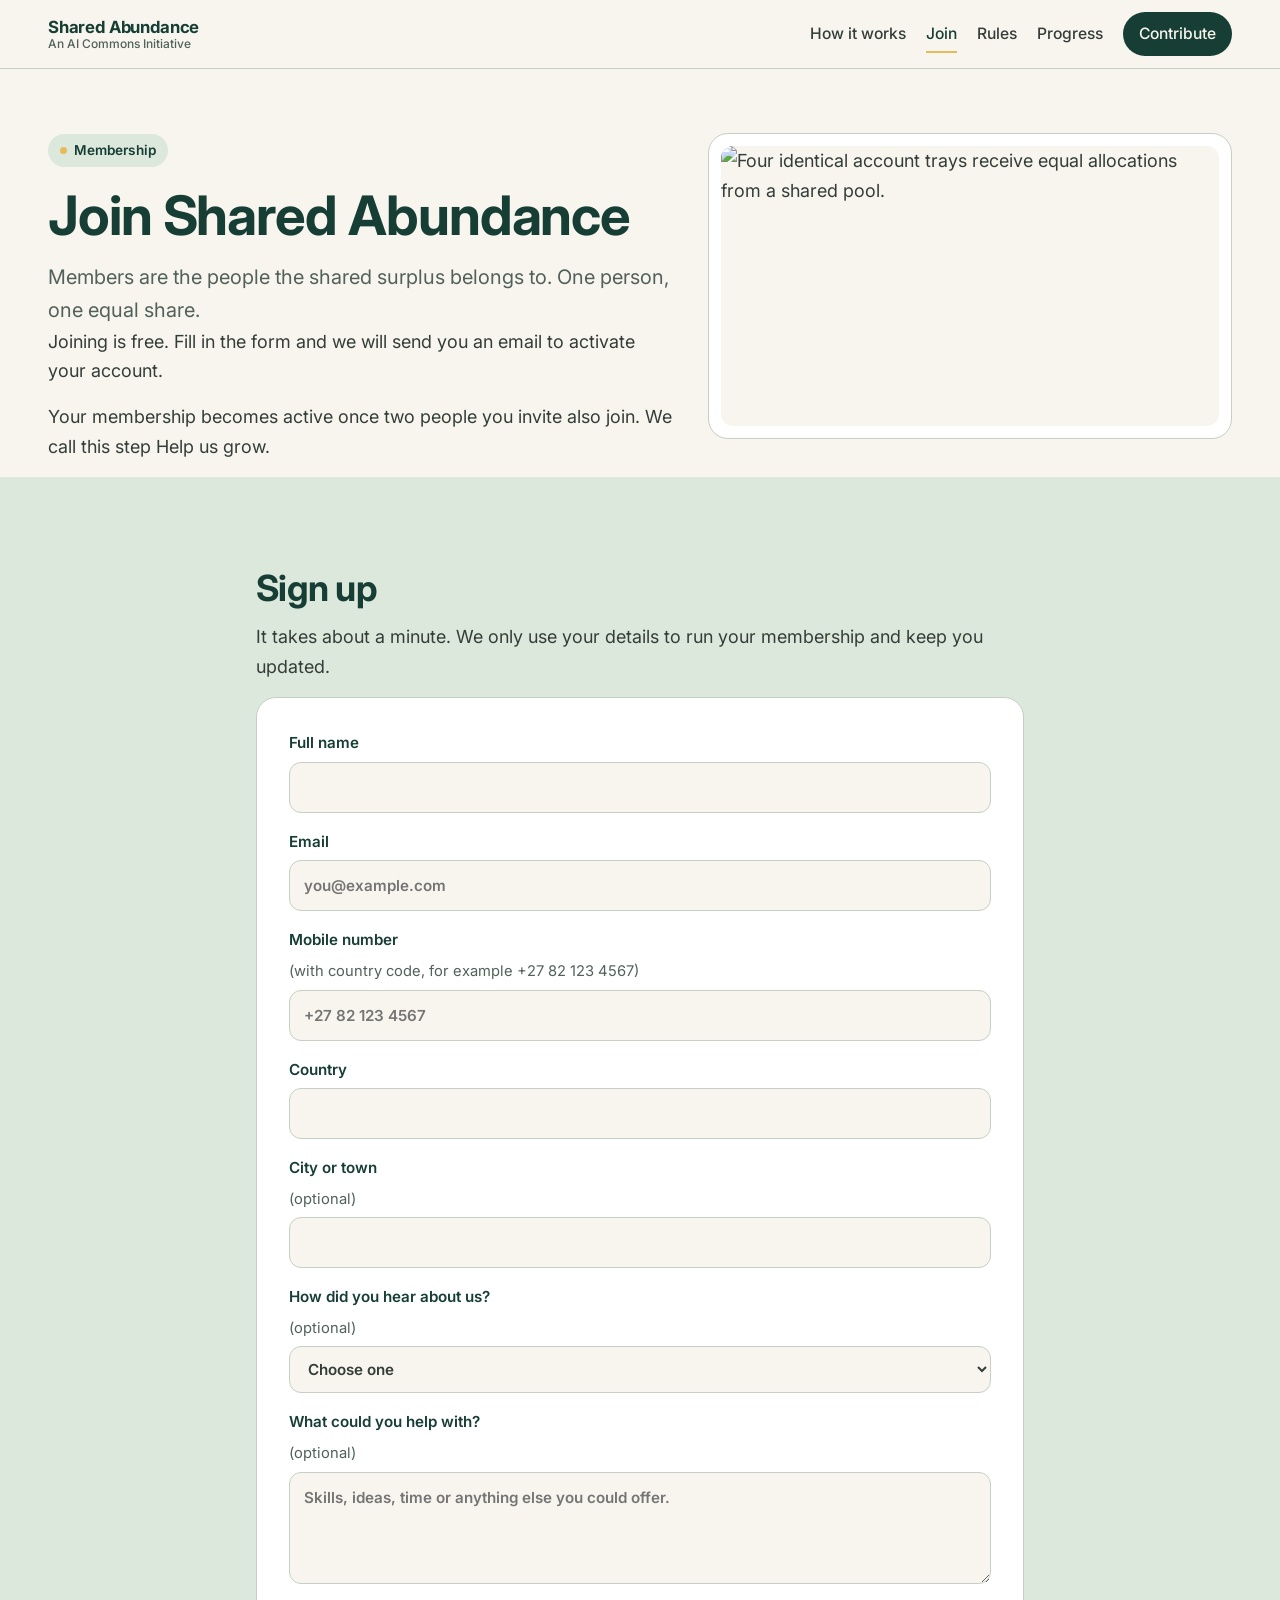
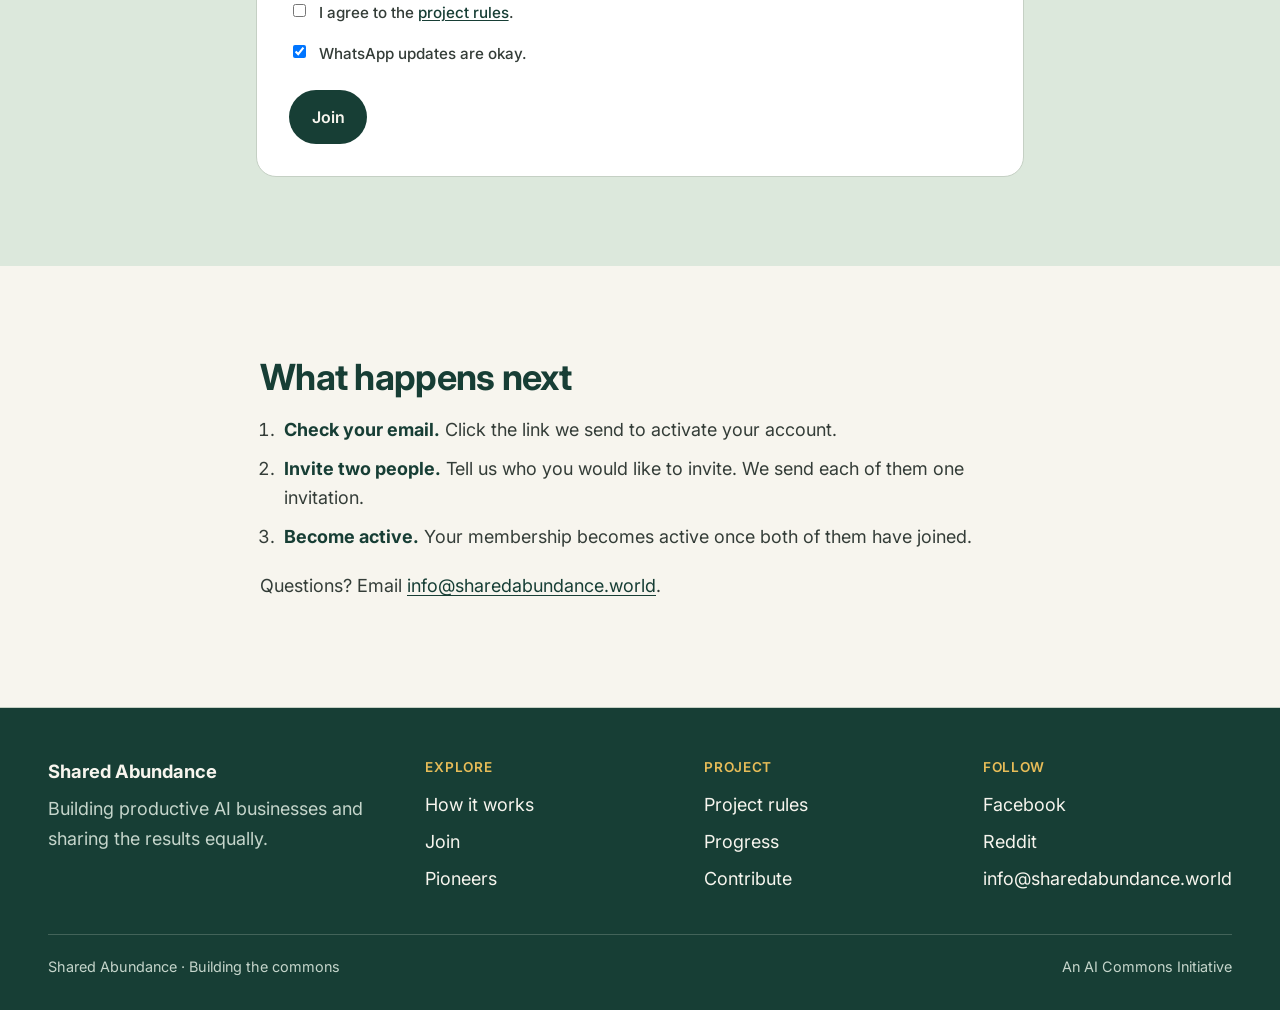
==== join/index.html @ 32821984 "Add Join page, Help us grow invite page, homepage Join section, and join JS" ====
<!DOCTYPE html>
<html lang="en">
<head>
  <meta charset="utf-8">
  <meta name="viewport" content="width=device-width, initial-scale=1">
  <meta name="theme-color" content="#173E35">
  <title>Join · Shared Abundance</title>
  <meta name="description" content="Join Shared Abundance for free. One person, one equal share. Your membership becomes active once two people you invite also join.">
  <link rel="canonical" href="https://sharedabundance.world/join/">
  <meta property="og:title" content="Join · Shared Abundance">
  <meta property="og:description" content="Join Shared Abundance for free. One person, one equal share. Your membership becomes active once two people you invite also join.">
  <meta property="og:type" content="website">
  <meta property="og:url" content="https://sharedabundance.world/join/">
    <link rel="icon" href="/assets/favicon.svg" type="image/svg+xml">
  <link rel="icon" href="/assets/favicon.png" type="image/png" sizes="any">
  <link rel="apple-touch-icon" href="/assets/favicon.png">
  <link rel="stylesheet" href="/css/styles.css">
</head>
<body>
  <a class="skip-link" href="#main">Skip to content</a>
  <header class="site-header">
    <div class="container header-inner">
      <a class="brand" href="/">
        <span class="brand-name">Shared Abundance</span>
        <span class="brand-desc">An AI Commons Initiative</span>
      </a>
      <button class="nav-toggle" type="button" aria-expanded="false" aria-controls="site-nav">Menu</button>
      <nav id="site-nav" class="site-nav" aria-label="Primary">
        <a href="/how-it-works/">How it works</a>
        <a href="/join/" aria-current="page">Join</a>
        <a href="/rules/">Rules</a>
        <a href="/progress/">Progress</a>
        <a href="/contribute/" class="nav-cta">Contribute</a>
      </nav>
    </div>
  </header>
  <main id="main">
    <section class="page-hero">
      <div class="container">
        <div class="split-intro">
          <div>
            <span class="badge">Membership</span>
            <h1 style="margin-top:1rem">Join Shared Abundance</h1>
            <p class="lead">Members are the people the shared surplus belongs to. One person, one equal share.</p>
            <p>Joining is free. Fill in the form and we will send you an email to activate your account.</p>
            <p>Your membership becomes active once two people you invite also join. We call this step Help us grow.</p>
          </div>
          <div class="feature-media"><img src="/assets/03-equal-shares.png" width="1672" height="941" alt="Four identical account trays receive equal allocations from a shared pool." fetchpriority="high" decoding="async"></div>
        </div>
      </div>
    </section>

    <section class="section section-sage" aria-labelledby="join-form-heading">
      <div class="container" style="max-width:48rem">
        <h2 id="join-form-heading">Sign up</h2>
        <p>It takes about a minute. We only use your details to run your membership and keep you updated.</p>
        <div class="note-box" id="join-ref-note" hidden>Invited by a member. Their invite code is filled in for you.</div>
        <form class="form-panel" id="join-form" novalidate>
          <input type="text" name="website" tabindex="-1" autocomplete="off" class="honey-field" aria-hidden="true">
          <div class="form-grid">
            <label>Full name
              <input name="name" type="text" maxlength="120" required autocomplete="name">
            </label>
            <label>Email
              <input name="email" type="email" maxlength="200" required autocomplete="email" placeholder="you@example.com">
            </label>
            <label>Mobile number <span class="form-hint">(with country code, for example +27 82 123 4567)</span>
              <input name="mobile" type="tel" maxlength="30" required autocomplete="tel" placeholder="+27 82 123 4567">
            </label>
            <label>Country
              <input name="country" type="text" maxlength="80" required autocomplete="country-name">
            </label>
            <label>City or town <span class="form-hint">(optional)</span>
              <input name="city" type="text" maxlength="80" autocomplete="address-level2">
            </label>
            <label id="join-ref-field" hidden>Invite code
              <input name="ref" type="text" maxlength="40" readonly>
            </label>
            <label>How did you hear about us? <span class="form-hint">(optional)</span>
              <select name="heard">
                <option value="">Choose one</option>
                <option value="friend">A friend</option>
                <option value="facebook">Facebook</option>
                <option value="reddit">Reddit</option>
                <option value="search">Search</option>
                <option value="other">Other</option>
              </select>
            </label>
            <label>What could you help with? <span class="form-hint">(optional)</span>
              <textarea name="help" maxlength="2000" placeholder="Skills, ideas, time or anything else you could offer."></textarea>
            </label>
            <label class="check-label">
              <input name="agree_rules" type="checkbox" required>
              <span>I agree to the <a href="/rules/" target="_blank" rel="noopener">project rules</a>.</span>
            </label>
            <label class="check-label">
              <input name="whatsapp_ok" type="checkbox" checked>
              <span>WhatsApp updates are okay.</span>
            </label>
            <div class="form-actions">
              <button class="btn btn-primary" type="submit">Join</button>
            </div>
          </div>
          <div class="form-status" id="join-status" hidden></div>
        </form>
      </div>
    </section>

    <section class="section" aria-labelledby="join-next-heading">
      <div class="container reading">
        <h2 id="join-next-heading">What happens next</h2>
        <ol class="prose-list">
          <li><strong>Check your email.</strong> Click the link we send to activate your account.</li>
          <li><strong>Invite two people.</strong> Tell us who you would like to invite. We send each of them one invitation.</li>
          <li><strong>Become active.</strong> Your membership becomes active once both of them have joined.</li>
        </ol>
        <p>Questions? Email <a href="mailto:info@sharedabundance.world">info@sharedabundance.world</a>.</p>
      </div>
    </section>
  </main>
  <footer class="site-footer">
    <div class="container">
      <div class="footer-grid">
        <div>
          <div class="footer-brand">Shared Abundance</div>
          <p>Building productive AI businesses and sharing the results equally.</p>
        </div>
        <div>
          <div class="footer-heading">Explore</div>
          <ul class="footer-links">
            <li><a href="/how-it-works/">How it works</a></li>
            <li><a href="/join/">Join</a></li>
            <li><a href="/pioneers/">Pioneers</a></li>
          </ul>
        </div>
        <div>
          <div class="footer-heading">Project</div>
          <ul class="footer-links">
            <li><a href="/rules/">Project rules</a></li>
            <li><a href="/progress/">Progress</a></li>
            <li><a href="/contribute/">Contribute</a></li>
          </ul>
        </div>
        <div>
          <div class="footer-heading">Follow</div>
          <ul class="footer-links">
            <li><a href="https://www.facebook.com/profile.php?id=61594748557223" rel="noopener noreferrer" target="_blank">Facebook</a></li>
            <li><a href="https://www.reddit.com/user/SharedAbundance/" rel="noopener noreferrer" target="_blank">Reddit</a></li>
            <li><a href="mailto:info@sharedabundance.world">info@sharedabundance.world</a></li>
          </ul>
        </div>
      </div>
      <div class="footer-meta">
        <span>Shared Abundance · Building the commons</span>
        <span>An AI Commons Initiative</span>
      </div>
    </div>
  </footer>
  <script src="/js/site.js" defer></script>
</body>
</html>
---- css/styles.css ----
/* Shared Abundance · site styles */
@import url("https://fonts.googleapis.com/css2?family=Inter:wght@400;500;600;700&display=swap");

:root {
  --sa-ivory: #F7F5EE;
  --sa-forest: #173E35;
  --sa-sage: #DCE8DC;
  --sa-gold: #E7BC58;
  --sa-charcoal: #343D38;
  --sa-muted: #52615A;
  --sa-border: #C5D0C4;
  --sa-white: #FFFFFF;
  --sa-forest-deep: #0F2A24;
  --sa-font: Inter, ui-sans-serif, system-ui, -apple-system, BlinkMacSystemFont, "Segoe UI", sans-serif;
  --sa-max-width: 77.5rem;
  --sa-reading-width: 47.5rem;
  --sa-radius-small: 0.75rem;
  --sa-radius-large: 1.25rem;
  --sa-gutter: clamp(1.25rem, 4vw, 3rem);
  --sa-section-space: clamp(3rem, 7vw, 7rem);
  --sa-shadow: 0 1px 2px rgba(23, 62, 53, 0.04), 0 8px 24px rgba(23, 62, 53, 0.06);
  --sa-header-h: 4.25rem;
}

*, *::before, *::after { box-sizing: border-box; }

html {
  scroll-behavior: smooth;
  -webkit-text-size-adjust: 100%;
}

@media (prefers-reduced-motion: reduce) {
  html { scroll-behavior: auto; }
  *, *::before, *::after {
    animation-duration: 0.01ms !important;
    animation-iteration-count: 1 !important;
    transition-duration: 0.01ms !important;
  }
}

body {
  margin: 0;
  font-family: var(--sa-font);
  font-size: 1.125rem;
  line-height: 1.65;
  color: var(--sa-charcoal);
  background: var(--sa-ivory);
  -webkit-font-smoothing: antialiased;
}

img { max-width: 100%; height: auto; display: block; }
a { color: var(--sa-forest); text-underline-offset: 0.15em; }
a:hover { color: var(--sa-forest-deep); }
:focus-visible {
  outline: 3px solid var(--sa-gold);
  outline-offset: 3px;
}
.skip-link {
  position: absolute;
  left: -9999px;
  top: 0;
  background: var(--sa-forest);
  color: var(--sa-ivory);
  padding: 0.75rem 1rem;
  z-index: 1000;
}
.skip-link:focus { left: var(--sa-gutter); top: 0.5rem; }

.container {
  width: min(100% - 2 * var(--sa-gutter), var(--sa-max-width));
  margin-inline: auto;
}
.reading { max-width: var(--sa-reading-width); }

/* Header */
.site-header {
  position: sticky;
  top: 0;
  z-index: 100;
  background: rgba(247, 245, 238, 0.92);
  backdrop-filter: blur(10px);
  border-bottom: 1px solid var(--sa-border);
}
.header-inner {
  display: flex;
  align-items: center;
  justify-content: space-between;
  gap: 1rem;
  min-height: var(--sa-header-h);
}
.brand {
  display: flex;
  flex-direction: column;
  text-decoration: none;
  color: var(--sa-forest);
  line-height: 1.2;
}
.brand-name {
  font-weight: 700;
  font-size: 1.05rem;
  letter-spacing: -0.01em;
}
.brand-desc {
  font-size: 0.75rem;
  color: var(--sa-muted);
  font-weight: 500;
}
.nav-toggle {
  display: none;
  border: 1px solid var(--sa-border);
  background: var(--sa-white);
  color: var(--sa-forest);
  border-radius: var(--sa-radius-small);
  padding: 0.55rem 0.85rem;
  font: inherit;
  font-size: 0.95rem;
  font-weight: 600;
  cursor: pointer;
}
.site-nav {
  display: flex;
  align-items: center;
  gap: 0.25rem 1.25rem;
}
.site-nav a {
  text-decoration: none;
  color: var(--sa-charcoal);
  font-size: 0.98rem;
  font-weight: 500;
  padding: 0.35rem 0;
}
.site-nav a:hover,
.site-nav a[aria-current="page"] {
  color: var(--sa-forest);
}
.site-nav a[aria-current="page"] {
  box-shadow: inset 0 -2px 0 var(--sa-gold);
}
.nav-cta {
  display: inline-flex !important;
  align-items: center;
  background: var(--sa-forest) !important;
  color: var(--sa-ivory) !important;
  padding: 0.55rem 1rem !important;
  border-radius: 999px;
  box-shadow: none !important;
}
.nav-cta:hover {
  background: var(--sa-forest-deep) !important;
  color: var(--sa-ivory) !important;
}

@media (max-width: 860px) {
  .nav-toggle { display: inline-flex; align-items: center; gap: 0.4rem; }
  .site-nav {
    display: none;
    position: absolute;
    left: 0;
    right: 0;
    top: 100%;
    flex-direction: column;
    align-items: stretch;
    gap: 0;
    background: var(--sa-ivory);
    border-bottom: 1px solid var(--sa-border);
    padding: 0.75rem var(--sa-gutter) 1.25rem;
    box-shadow: var(--sa-shadow);
  }
  .site-nav.is-open { display: flex; }
  .site-nav a {
    padding: 0.85rem 0.25rem;
    border-bottom: 1px solid var(--sa-border);
  }
  .site-nav .nav-cta {
    margin-top: 0.75rem;
    justify-content: center;
    border-bottom: 0 !important;
  }
}

/* Buttons & badges */
.btn {
  display: inline-flex;
  align-items: center;
  justify-content: center;
  gap: 0.4rem;
  padding: 0.8rem 1.35rem;
  border-radius: 999px;
  font: inherit;
  font-size: 1rem;
  font-weight: 600;
  text-decoration: none;
  border: 1px solid transparent;
  cursor: pointer;
  transition: background 0.15s ease, color 0.15s ease, border-color 0.15s ease;
}
.btn-primary {
  background: var(--sa-forest);
  color: var(--sa-ivory);
}
.btn-primary:hover {
  background: var(--sa-forest-deep);
  color: var(--sa-ivory);
}
.btn-secondary {
  background: transparent;
  color: var(--sa-forest);
  border-color: var(--sa-border);
}
.btn-secondary:hover {
  background: var(--sa-sage);
  color: var(--sa-forest);
}
.btn-ghost {
  background: var(--sa-sage);
  color: var(--sa-forest);
}
.btn-ghost:hover { background: #cfe0cf; color: var(--sa-forest); }
.btn-row {
  display: flex;
  flex-wrap: wrap;
  gap: 0.75rem 1rem;
  margin-top: 1.5rem;
}
.badge {
  display: inline-flex;
  align-items: center;
  gap: 0.4rem;
  padding: 0.35rem 0.75rem;
  border-radius: 999px;
  background: var(--sa-sage);
  color: var(--sa-forest);
  font-size: 0.85rem;
  font-weight: 600;
  letter-spacing: 0.01em;
}
.badge::before {
  content: "";
  width: 0.45rem;
  height: 0.45rem;
  border-radius: 50%;
  background: var(--sa-gold);
}

/* Typography */
h1, h2, h3, h4 {
  color: var(--sa-forest);
  line-height: 1.2;
  letter-spacing: -0.02em;
  font-weight: 700;
  margin: 0 0 0.75rem;
}
h1 { font-size: clamp(2.1rem, 4.5vw, 3.4rem); }
h2 { font-size: clamp(1.65rem, 3vw, 2.25rem); }
h3 { font-size: clamp(1.2rem, 2vw, 1.4rem); }
p { margin: 0 0 1rem; }
.lead {
  font-size: clamp(1.1rem, 2vw, 1.25rem);
  color: var(--sa-muted);
  max-width: 40rem;
}
.eyebrow {
  font-size: 0.85rem;
  font-weight: 600;
  letter-spacing: 0.06em;
  text-transform: uppercase;
  color: var(--sa-muted);
  margin-bottom: 0.75rem;
}
.caption {
  font-size: 0.9rem;
  color: var(--sa-muted);
  margin-top: 0.75rem;
}
.section {
  padding: var(--sa-section-space) 0;
}
.section-sage { background: var(--sa-sage); }
.section-forest {
  background: var(--sa-forest);
  color: var(--sa-ivory);
}
.section-forest h2,
.section-forest h3,
.section-forest a { color: var(--sa-ivory); }
.section-forest .lead,
.section-forest .caption { color: #c5d5cb; }
.section-header {
  max-width: 40rem;
  margin-bottom: 2.5rem;
}

/* Hero */
.hero {
  padding: clamp(2.5rem, 6vw, 4.5rem) 0 0;
}

.hero-copy { max-width: 42rem; margin-bottom: 2rem; }
.hero-title {
  margin-bottom: 1rem;
}
.hero-title span { display: block; }

.hero-intro {
  max-width: 42rem;
  margin: 0 0 1.75rem;
  font-size: clamp(1.05rem, 2vw, 1.2rem);
  color: var(--sa-muted);
  line-height: 1.65;
}
.hero-intro p { margin: 0 0 1rem; }
.hero-intro p:last-child { margin-bottom: 0; }
.hero-question {
  color: var(--sa-charcoal);
  font-weight: 600;
  font-size: 1.05em;
}
.hero-figure {
  margin: 0;
  background: var(--sa-sage);
  border: 1px solid var(--sa-border);
  border-radius: var(--sa-radius-large);
  overflow: hidden;
  padding: 0.5rem;
}
.hero-figure img {
  width: 100%;
  height: auto;
  border-radius: calc(var(--sa-radius-large) - 0.25rem);
  object-fit: contain;
  background: var(--sa-ivory);
}
.hero-above {
  width: 100%;
  max-width: none;
  margin: 0 0 1.25rem;
  font-size: clamp(0.82rem, 1.15vw, 0.9rem);
  color: var(--sa-muted);
  line-height: 1.55;
}
.hero-above p { margin: 0 0 0.75rem; }
.hero-above p:last-child { margin-bottom: 0; }
.hero-figure figcaption.hero-below {
  text-align: left;
  max-width: none;
  margin: 0;
  padding: 1rem 0.85rem 1.15rem;
  font-size: clamp(0.95rem, 1.5vw, 1.08rem);
  color: var(--sa-muted);
  line-height: 1.6;
}
.hero-figure figcaption.hero-below p { margin: 0; }
.hero-figure figcaption.hero-below .hero-question {
  color: var(--sa-charcoal);
  font-weight: 600;
  font-size: 1.05em;
}
.hero-figure figcaption {
  padding: 0.85rem 1rem 0.5rem;
  font-size: 0.9rem;
  color: var(--sa-muted);
}

/* Cards & grids */
.grid-3 {
  display: grid;
  grid-template-columns: repeat(3, 1fr);
  gap: 1.25rem;
}
.grid-2 {
  display: grid;
  grid-template-columns: repeat(2, 1fr);
  gap: 1.5rem;
}
.grid-industries {
  display: grid;
  grid-template-columns: repeat(3, 1fr);
  gap: 1.25rem;
}
@media (max-width: 960px) {
  .grid-3, .grid-industries { grid-template-columns: repeat(2, 1fr); }
}
@media (max-width: 640px) {
  .grid-3, .grid-2, .grid-industries { grid-template-columns: 1fr; }
}

.card {
  background: var(--sa-white);
  border: 1px solid var(--sa-border);
  border-radius: var(--sa-radius-large);
  overflow: hidden;
  height: 100%;
  display: flex;
  flex-direction: column;
}
.card-body { padding: 1.25rem 1.35rem 1.5rem; flex: 1; }
.card-media {
  background: var(--sa-ivory);
  border-bottom: 1px solid var(--sa-border);
  aspect-ratio: 4 / 3;
  display: flex;
  align-items: center;
  justify-content: center;
  padding: 0.75rem;
}
.card-media img {
  width: 100%;
  height: 100%;
  object-fit: contain;
}
.card-media.wide { aspect-ratio: 16 / 9; }
.step-num {
  display: inline-flex;
  align-items: center;
  justify-content: center;
  width: 2rem;
  height: 2rem;
  border-radius: 50%;
  background: var(--sa-forest);
  color: var(--sa-ivory);
  font-size: 0.9rem;
  font-weight: 700;
  margin-bottom: 0.75rem;
}
.link-card {
  display: block;
  text-decoration: none;
  color: inherit;
  background: var(--sa-white);
  border: 1px solid var(--sa-border);
  border-radius: var(--sa-radius-large);
  padding: 1.5rem;
  transition: border-color 0.15s ease, box-shadow 0.15s ease;
}
.link-card:hover {
  border-color: var(--sa-forest);
  box-shadow: var(--sa-shadow);
  color: inherit;
}
.link-card h3 { margin-bottom: 0.5rem; }
.link-card p { margin: 0; color: var(--sa-muted); font-size: 1rem; }
.link-card .arrow {
  display: inline-block;
  margin-top: 1rem;
  color: var(--sa-forest);
  font-weight: 600;
}

.feature-row {
  display: grid;
  grid-template-columns: 1.05fr 1fr;
  gap: clamp(1.5rem, 4vw, 3rem);
  align-items: center;
}
.feature-row.reverse { grid-template-columns: 1fr 1.05fr; }
.feature-row.reverse .feature-media { order: -1; }
@media (max-width: 860px) {
  .feature-row,
  .feature-row.reverse { grid-template-columns: 1fr; }
  .feature-row.reverse .feature-media { order: 0; }
}
.feature-media {
  background: var(--sa-white);
  border: 1px solid var(--sa-border);
  border-radius: var(--sa-radius-large);
  padding: 0.75rem;
}
.feature-media img {
  width: 100%;
  object-fit: contain;
  border-radius: var(--sa-radius-small);
  background: var(--sa-ivory);
}
.section-sage .feature-media,
.section-sage .card { background: var(--sa-white); }

/* Diagrams */
.diagram {
  background: var(--sa-white);
  border: 1px solid var(--sa-border);
  border-radius: var(--sa-radius-large);
  padding: 1.25rem 1.35rem;
  margin: 1.5rem 0;
}
.diagram-title {
  font-size: 0.9rem;
  font-weight: 600;
  color: var(--sa-muted);
  text-transform: uppercase;
  letter-spacing: 0.05em;
  margin-bottom: 1rem;
}
.flow {
  display: flex;
  flex-wrap: wrap;
  align-items: center;
  gap: 0.5rem 0.35rem;
  list-style: none;
  margin: 0;
  padding: 0;
}
.flow li {
  display: inline-flex;
  align-items: center;
  gap: 0.35rem;
}
.flow-node {
  background: var(--sa-sage);
  color: var(--sa-forest);
  border: 1px solid var(--sa-border);
  border-radius: 999px;
  padding: 0.45rem 0.9rem;
  font-size: 0.95rem;
  font-weight: 600;
}
.flow-node.accent {
  background: var(--sa-forest);
  color: var(--sa-ivory);
  border-color: var(--sa-forest);
}
.flow-node.gold {
  background: var(--sa-gold);
  color: var(--sa-forest-deep);
  border-color: #d4a944;
}
.flow-arrow {
  color: var(--sa-muted);
  font-weight: 700;
  padding: 0 0.15rem;
}
.formula {
  font-family: ui-monospace, SFMono-Regular, Menlo, Consolas, monospace;
  font-size: 1.05rem;
  background: var(--sa-sage);
  border-radius: var(--sa-radius-small);
  padding: 1rem 1.15rem;
  color: var(--sa-forest);
  font-weight: 600;
  margin: 1rem 0;
  overflow-x: auto;
}
.stack-list {
  list-style: none;
  margin: 0;
  padding: 0;
  display: grid;
  gap: 0.65rem;
}
.stack-list li {
  display: grid;
  grid-template-columns: auto 1fr auto;
  gap: 0.75rem;
  align-items: baseline;
  padding: 0.75rem 1rem;
  background: var(--sa-ivory);
  border: 1px solid var(--sa-border);
  border-radius: var(--sa-radius-small);
}
.stack-list .label { font-weight: 600; color: var(--sa-forest); }
.stack-list .note { color: var(--sa-muted); font-size: 0.95rem; }
.stack-list .value {
  font-variant-numeric: tabular-nums;
  font-weight: 700;
  color: var(--sa-charcoal);
}
.stack-list .total {
  background: var(--sa-forest);
  color: var(--sa-ivory);
  border-color: var(--sa-forest);
}
.stack-list .total .label,
.stack-list .total .value,
.stack-list .total .note { color: var(--sa-ivory); }

.finance-table {
  width: 100%;
  border-collapse: collapse;
  font-variant-numeric: tabular-nums;
  margin: 1rem 0;
  background: var(--sa-white);
  border: 1px solid var(--sa-border);
  border-radius: var(--sa-radius-large);
  overflow: hidden;
}
.finance-table th,
.finance-table td {
  text-align: left;
  padding: 0.85rem 1.1rem;
  border-bottom: 1px solid var(--sa-border);
}
.finance-table th {
  background: var(--sa-sage);
  color: var(--sa-forest);
  font-weight: 600;
}
.finance-table tr:last-child td { border-bottom: 0; }
.finance-table .result td {
  background: var(--sa-forest);
  color: var(--sa-ivory);
  font-weight: 700;
}
.finance-table td:last-child,
.finance-table th:last-child { text-align: right; }
.note-box {
  background: var(--sa-sage);
  border-left: 4px solid var(--sa-gold);
  border-radius: 0 var(--sa-radius-small) var(--sa-radius-small) 0;
  padding: 1rem 1.15rem;
  color: var(--sa-muted);
  font-size: 0.98rem;
  margin: 1rem 0;
}

/* Safeguards / milestones / rules */
.safeguard-grid {
  display: grid;
  grid-template-columns: repeat(2, 1fr);
  gap: 1rem;
}
@media (max-width: 700px) {
  .safeguard-grid { grid-template-columns: 1fr; }
}
.safeguard {
  background: var(--sa-white);
  border: 1px solid var(--sa-border);
  border-radius: var(--sa-radius-large);
  padding: 1.25rem 1.35rem;
}
.safeguard h3 { font-size: 1.1rem; margin-bottom: 0.4rem; }
.safeguard p { margin: 0; color: var(--sa-muted); font-size: 1rem; }

.milestone-list {
  list-style: none;
  margin: 0;
  padding: 0;
  display: grid;
  gap: 0.75rem;
}
.milestone {
  display: grid;
  grid-template-columns: 1fr auto;
  gap: 1rem;
  align-items: center;
  background: var(--sa-white);
  border: 1px solid var(--sa-border);
  border-radius: var(--sa-radius-large);
  padding: 1.1rem 1.25rem;
}
.milestone h3 { margin: 0; font-size: 1.05rem; }
.status-pill {
  display: inline-flex;
  align-items: center;
  padding: 0.35rem 0.7rem;
  border-radius: 999px;
  font-size: 0.82rem;
  font-weight: 600;
  white-space: nowrap;
  background: var(--sa-sage);
  color: var(--sa-forest);
}
.status-pill[data-status="draft_available"] { background: #d9edd4; }
.status-pill[data-status="proposed"] { background: #e8e4c9; color: #4a4630; }
.status-pill[data-status="to_develop"],
.status-pill[data-status="planned"],
.status-pill[data-status="not_demonstrated"],
.status-pill[data-status="future"] {
  background: #eceae3;
  color: var(--sa-muted);
}

.rule-list {
  list-style: none;
  margin: 0;
  padding: 0;
  counter-reset: rule;
  display: grid;
  gap: 0.75rem;
}
.rule-list > li {
  counter-increment: rule;
  background: var(--sa-white);
  border: 1px solid var(--sa-border);
  border-radius: var(--sa-radius-large);
  padding: 1.15rem 1.25rem 1.15rem 4.25rem;
  position: relative;
  scroll-margin-top: calc(var(--sa-header-h) + 1rem);
}
.rule-list > li::before {
  content: counter(rule);
  position: absolute;
  left: 1.15rem;
  top: 1.15rem;
  width: 2.1rem;
  height: 2.1rem;
  border-radius: 50%;
  background: var(--sa-sage);
  color: var(--sa-forest);
  display: flex;
  align-items: center;
  justify-content: center;
  font-weight: 700;
  font-size: 0.9rem;
}
.rule-list h3 { font-size: 1.05rem; margin-bottom: 0.35rem; }
.rule-list p { margin: 0; color: var(--sa-muted); font-size: 1rem; }

/* FAQ */
.faq {
  display: grid;
  gap: 0.65rem;
}
.faq details {
  background: var(--sa-white);
  border: 1px solid var(--sa-border);
  border-radius: var(--sa-radius-large);
  padding: 0.25rem 1.15rem;
}
.faq summary {
  cursor: pointer;
  font-weight: 600;
  color: var(--sa-forest);
  padding: 1rem 0;
  list-style: none;
}
.faq summary::-webkit-details-marker { display: none; }
.faq summary::after {
  content: "+";
  float: right;
  color: var(--sa-muted);
  font-weight: 700;
}
.faq details[open] summary::after { content: "-"; }
.faq details p {
  margin: 0 0 1rem;
  color: var(--sa-muted);
}

/* Forms */
.form-panel {
  background: var(--sa-white);
  border: 1px solid var(--sa-border);
  border-radius: var(--sa-radius-large);
  padding: clamp(1.25rem, 3vw, 2rem);
}
.form-grid {
  display: grid;
  gap: 1rem;
}
.form-grid label {
  display: grid;
  gap: 0.4rem;
  font-weight: 600;
  color: var(--sa-forest);
  font-size: 0.95rem;
}
.form-grid input,
.form-grid select,
.form-grid textarea {
  font: inherit;
  padding: 0.75rem 0.9rem;
  border: 1px solid var(--sa-border);
  border-radius: var(--sa-radius-small);
  background: var(--sa-ivory);
  color: var(--sa-charcoal);
  width: 100%;
}
.form-grid textarea { min-height: 7rem; resize: vertical; }
.form-grid input:focus,
.form-grid select:focus,
.form-grid textarea:focus {
  outline: 3px solid var(--sa-gold);
  outline-offset: 1px;
  border-color: var(--sa-forest);
}
.form-actions {
  display: flex;
  flex-wrap: wrap;
  gap: 0.75rem;
  margin-top: 0.5rem;
}
.form-hint {
  font-size: 0.92rem;
  color: var(--sa-muted);
  font-weight: 400;
}
.form-status {
  margin-top: 1rem;
  padding: 0.85rem 1rem;
  border-radius: var(--sa-radius-small);
  background: var(--sa-sage);
  color: var(--sa-forest);
  font-size: 0.95rem;
}
.form-status[hidden] { display: none; }
.form-status.is-error {
  background: #f3e3d8;
  color: #6b2e1a;
}
.field-error {
  color: #8a341c;
  font-size: 0.88rem;
  font-weight: 500;
}
.preview-box {
  margin-top: 1rem;
  padding: 1rem 1.15rem;
  background: var(--sa-ivory);
  border: 1px dashed var(--sa-border);
  border-radius: var(--sa-radius-small);
  white-space: pre-wrap;
  font-family: ui-monospace, SFMono-Regular, Menlo, Consolas, monospace;
  font-size: 0.9rem;
  color: var(--sa-charcoal);
}
.checklist {
  list-style: none;
  margin: 0;
  padding: 0;
  display: grid;
  gap: 0.65rem;
}
.checklist li {
  padding-left: 1.75rem;
  position: relative;
}
.checklist li::before {
  content: "";
  position: absolute;
  left: 0;
  top: 0.45rem;
  width: 0.7rem;
  height: 0.7rem;
  border-radius: 50%;
  background: var(--sa-gold);
}

.page-hero {
  padding: clamp(2.5rem, 5vw, 4rem) 0 0;
}
.page-hero .lead { margin-bottom: 0; }
.split-intro {
  display: grid;
  grid-template-columns: 1.2fr 1fr;
  gap: 2rem;
  align-items: start;
}
@media (max-width: 860px) {
  .split-intro { grid-template-columns: 1fr; }
}

/* Footer */
.site-footer {
  border-top: 1px solid var(--sa-border);
  background: var(--sa-forest);
  color: #c5d5cb;
  padding: 3rem 0 2rem;
  margin-top: 0;
}
.footer-grid {
  display: grid;
  grid-template-columns: 1.4fr 1fr 1fr 1fr;
  gap: 2rem;
}
@media (max-width: 800px) {
  .footer-grid { grid-template-columns: 1fr; gap: 1.5rem; }
}
.site-footer a {
  color: var(--sa-ivory);
  text-decoration: none;
}
.site-footer a:hover { text-decoration: underline; }
.footer-brand {
  font-weight: 700;
  font-size: 1.15rem;
  color: var(--sa-ivory);
  margin-bottom: 0.5rem;
}
.footer-links {
  list-style: none;
  margin: 0;
  padding: 0;
  display: grid;
  gap: 0.45rem;
}
.footer-heading {
  color: var(--sa-gold);
  font-size: 0.85rem;
  font-weight: 600;
  letter-spacing: 0.05em;
  text-transform: uppercase;
  margin-bottom: 0.75rem;
}
.footer-meta {
  margin-top: 2.5rem;
  padding-top: 1.25rem;
  border-top: 1px solid rgba(197, 208, 196, 0.25);
  display: flex;
  flex-wrap: wrap;
  gap: 0.75rem 1.5rem;
  justify-content: space-between;
  font-size: 0.9rem;
}

.visually-hidden {
  position: absolute !important;
  width: 1px; height: 1px;
  padding: 0; margin: -1px;
  overflow: hidden; clip: rect(0,0,0,0);
  white-space: nowrap; border: 0;
}

.cta-band {
  display: flex;
  flex-wrap: wrap;
  align-items: center;
  justify-content: space-between;
  gap: 1.25rem;
}
.cta-band .lead { margin: 0; max-width: 32rem; }

.questions-list {
  list-style: none;
  margin: 0;
  padding: 0;
  display: grid;
  gap: 0.75rem;
}
.questions-list li {
  background: var(--sa-white);
  border: 1px solid var(--sa-border);
  border-radius: var(--sa-radius-large);
  padding: 1.1rem 1.25rem;
  color: var(--sa-forest);
  font-weight: 600;
}

@media (max-width: 640px) {
  body { font-size: 1.05rem; }
  .milestone {
    grid-template-columns: 1fr;
    align-items: start;
  }
}

/* How-it-works long-form helpers */
.prose-list {
  margin: 1rem 0 1.25rem;
  padding-left: 1.25rem;
  display: grid;
  gap: 0.55rem;
  color: var(--sa-charcoal);
}
.prose-list li {
  padding-left: 0.25rem;
}
.prose-list strong { color: var(--sa-forest); }
.hiw-block {
  margin: 1.25rem 0;
}
.reading .prose-list { max-width: 100%; }

.honey-field {
  position: absolute;
  left: -10000px;
  top: auto;
  width: 1px;
  height: 1px;
  overflow: hidden;
}

/* Join flow */
.form-grid label.check-label {
  display: flex;
  align-items: flex-start;
  gap: 0.6rem;
  font-weight: 500;
  color: var(--sa-charcoal);
}
.form-grid label.check-label input {
  width: auto;
  margin-top: 0.3rem;
  flex: none;
}
.form-grid fieldset {
  border: 1px solid var(--sa-border);
  border-radius: var(--sa-radius-small);
  padding: 1rem 1.1rem 1.15rem;
  margin: 0;
  display: grid;
  gap: 1rem;
}
.form-grid legend {
  font-weight: 700;
  color: var(--sa-forest);
  padding: 0 0.35rem;
}
.invite-link-row {
  display: flex;
  flex-wrap: wrap;
  gap: 0.6rem;
  align-items: center;
}
.invite-link-row input {
  font: inherit;
  flex: 1 1 18rem;
  padding: 0.7rem 0.9rem;
  border: 1px solid var(--sa-border);
  border-radius: var(--sa-radius-small);
  background: var(--sa-ivory);
  color: var(--sa-charcoal);
}
.member-status[hidden],
.join-success[hidden] { display: none; }
.status-pill[data-status="joined"] { background: #d9edd4; }
.status-pill[data-status="waiting"] { background: #ece9df; color: var(--sa-muted); }
.form-grid[hidden],
.form-grid label[hidden],
.note-box[hidden],
.form-panel[hidden],
.section[hidden] { display: none; }
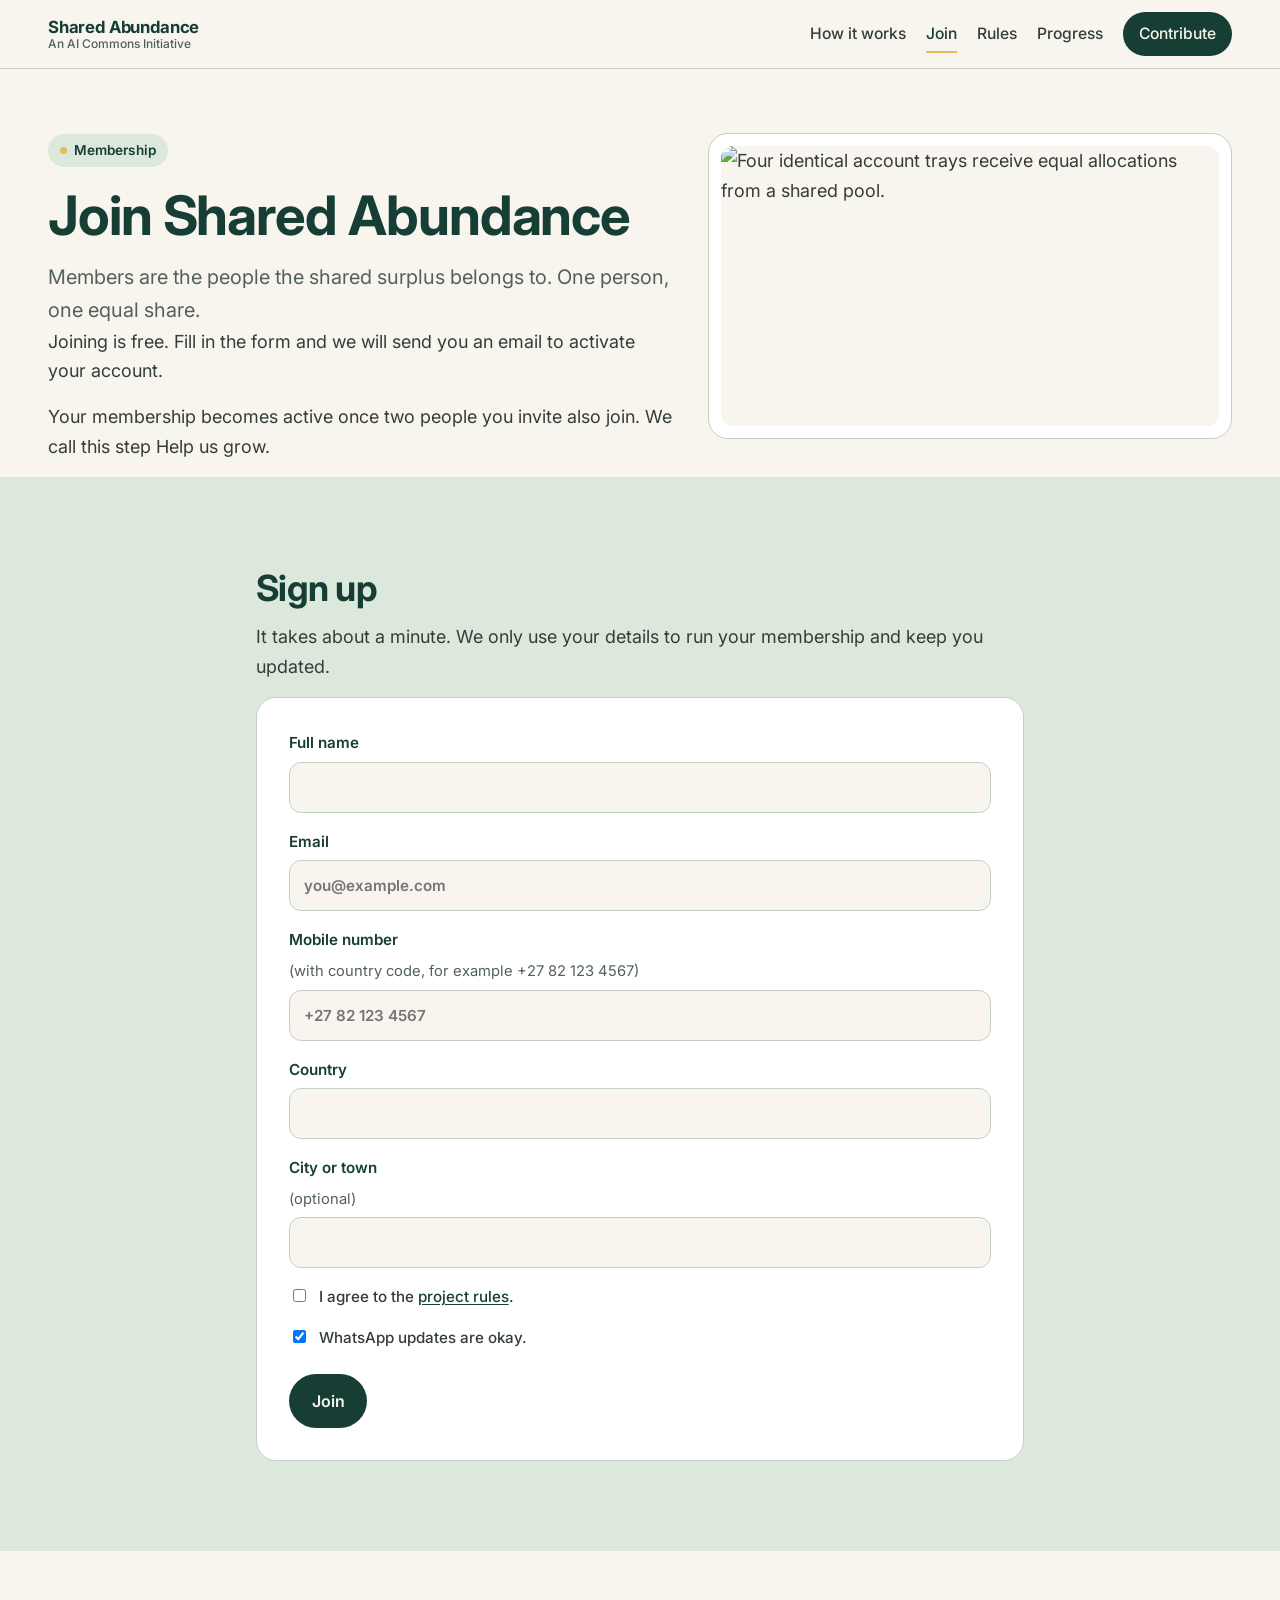
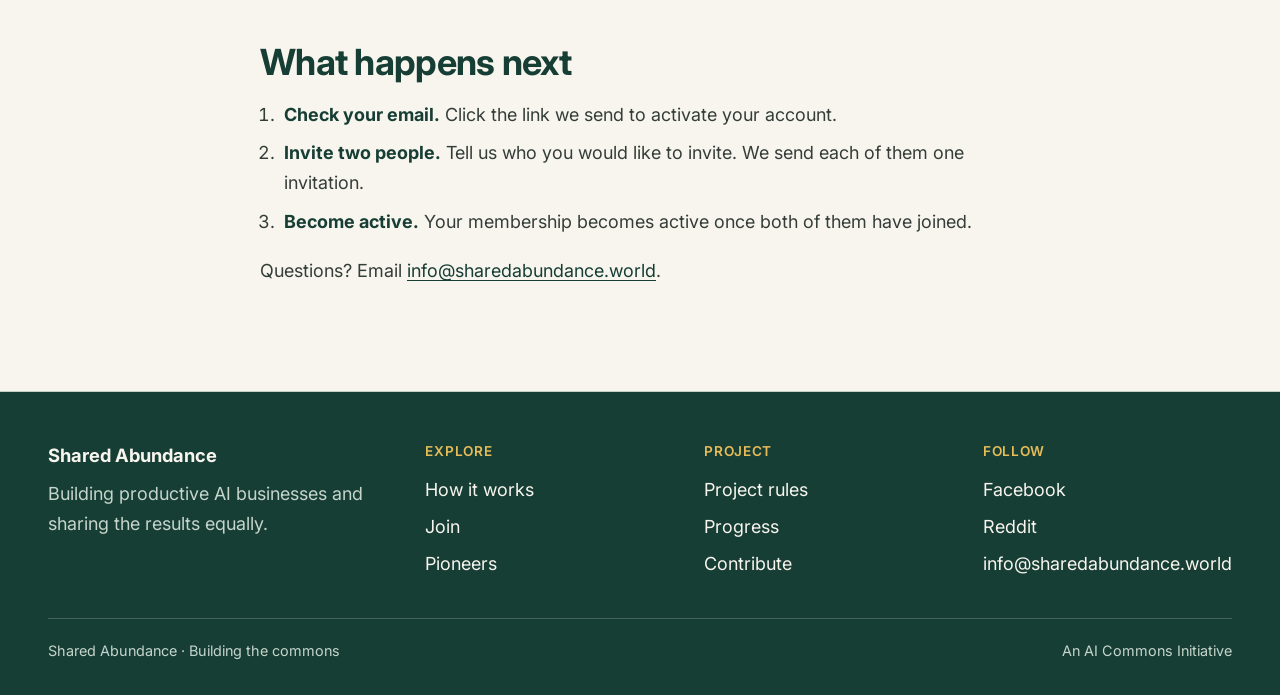
==== commit c7e3431c: "Move optional heard/help fields from Join form to Help us grow page" ====
--- a/join/index.html
+++ b/join/index.html
@@ -76,19 +76,6 @@
             <label id="join-ref-field" hidden>Invite code
               <input name="ref" type="text" maxlength="40" readonly>
             </label>
-            <label>How did you hear about us? <span class="form-hint">(optional)</span>
-              <select name="heard">
-                <option value="">Choose one</option>
-                <option value="friend">A friend</option>
-                <option value="facebook">Facebook</option>
-                <option value="reddit">Reddit</option>
-                <option value="search">Search</option>
-                <option value="other">Other</option>
-              </select>
-            </label>
-            <label>What could you help with? <span class="form-hint">(optional)</span>
-              <textarea name="help" maxlength="2000" placeholder="Skills, ideas, time or anything else you could offer."></textarea>
-            </label>
             <label class="check-label">
               <input name="agree_rules" type="checkbox" required>
               <span>I agree to the <a href="/rules/" target="_blank" rel="noopener">project rules</a>.</span>
